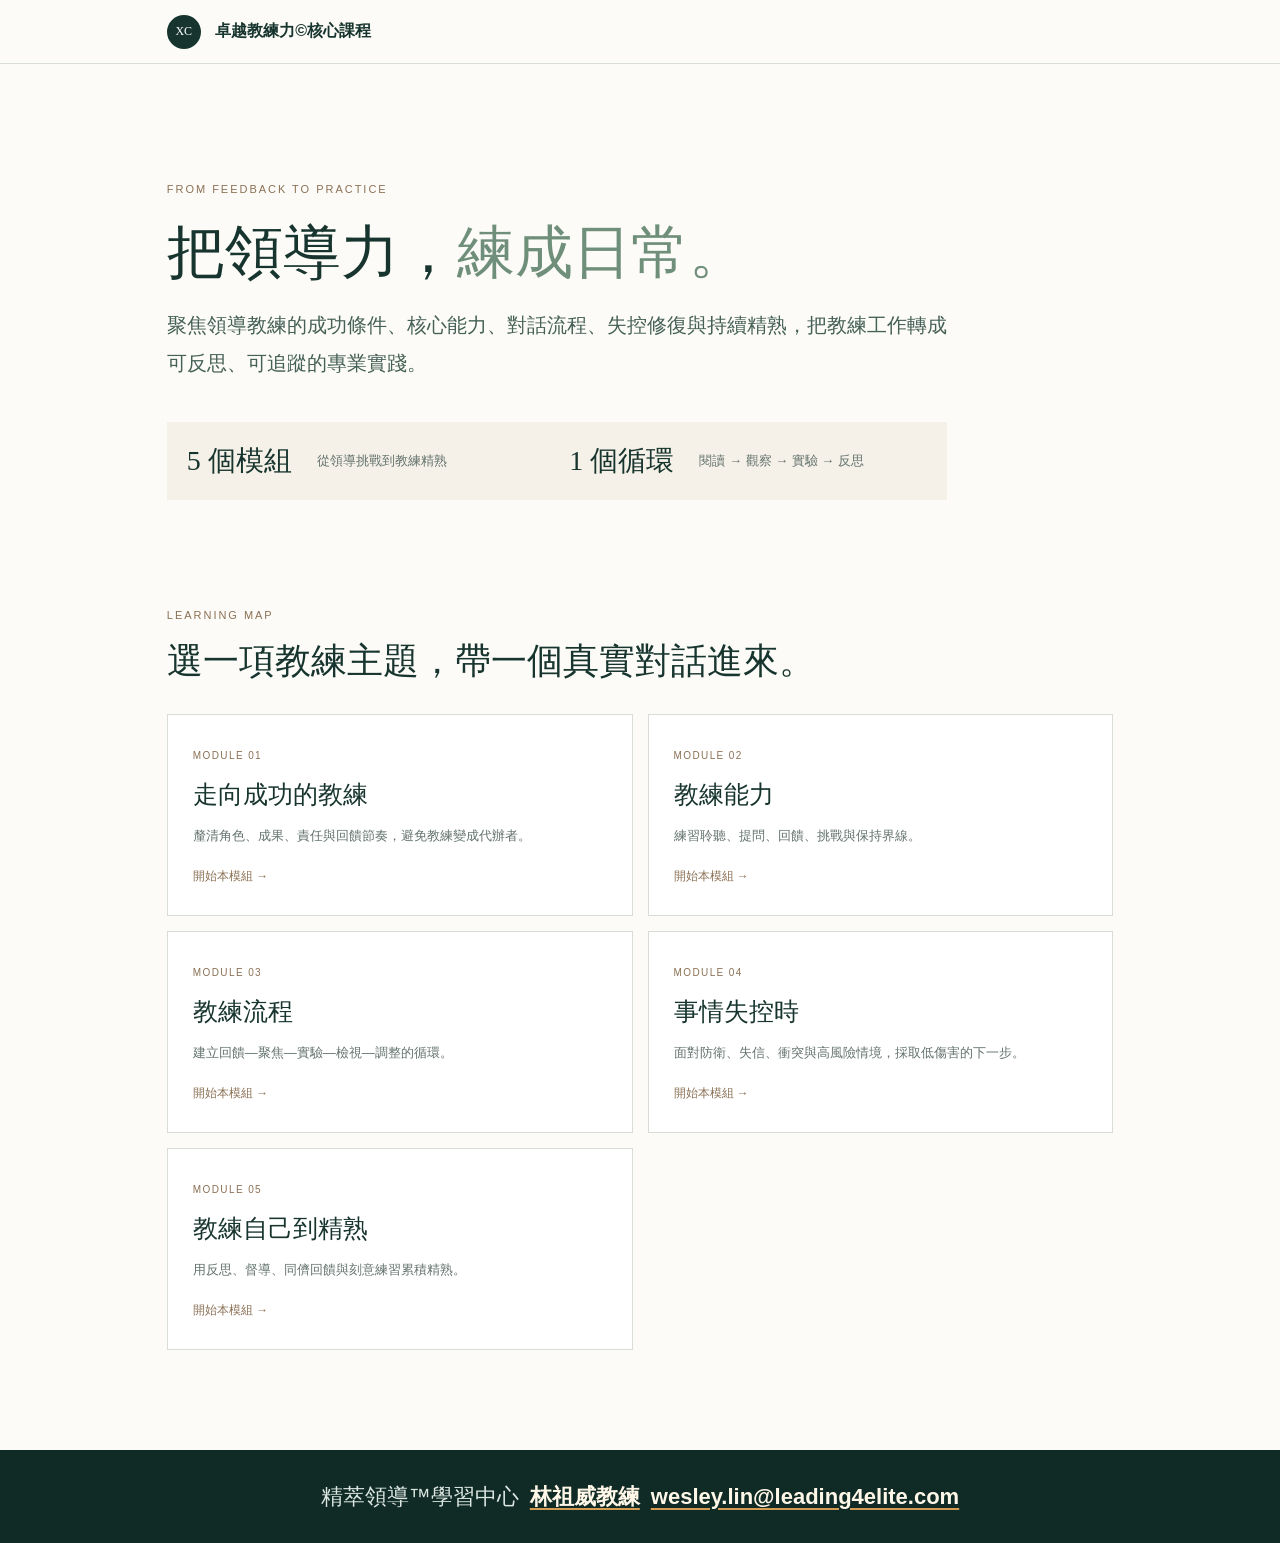
==== index.html @ 13453f41 "Publish Leadership Coaching Hub" ====
<!doctype html><html lang="zh-Hant"><head><meta charset="utf-8"><meta name="viewport" content="width=device-width,initial-scale=1"><title>卓越教練力©核心課程</title><style>:root{--ink:#17352e;--sage:#6f8f7b;--cream:#f5f1e8;--paper:#fcfbf7;--gold:#d49b52;--line:#d8ddd6;--muted:#64736d}*{box-sizing:border-box}body{margin:0;background:var(--paper);color:var(--ink);font-family:"Noto Sans TC",Arial,sans-serif;line-height:1.8}.top{height:64px;padding:0 6%;border-bottom:1px solid var(--line);display:flex;align-items:center}.brand{color:var(--ink);text-decoration:none;font-weight:700}.brand i{display:inline-grid;place-items:center;width:34px;height:34px;margin-right:10px;border-radius:50%;background:var(--ink);color:white;font:12px Georgia;font-style:normal}.home{max-width:1100px;margin:auto;padding:40px 6% 100px}.home-hero{padding:70px 0 100px;max-width:780px}.home-hero small,section>small{letter-spacing:.18em;color:#8b7155;font-size:11px}.home-hero h1{font:58px/1.12 Georgia;margin:18px 0}.home-hero em{color:var(--sage);font-weight:400;font-style:normal}.home-hero p{font:20px/1.9 Georgia;color:#456057}.journey{display:grid;grid-template-columns:auto 1fr auto 1fr;gap:12px 25px;margin-top:40px;padding:20px;background:var(--cream);align-items:center}.journey b{font:28px Georgia}.journey span{font-size:13px;color:var(--muted)}h2{font:36px Georgia;margin:8px 0 28px}.map{display:grid;grid-template-columns:repeat(2,1fr);gap:15px}.map-card{display:block;text-decoration:none;color:var(--ink);padding:25px;background:#fff;border:1px solid var(--line);transition:.2s}.map-card:hover,.map-card:focus-visible{transform:translateY(-3px);border-color:var(--gold);outline:2px solid var(--gold);outline-offset:2px}.map-card small{color:#8b7155;font-size:10px;letter-spacing:.14em}.map-card h3{font:25px Georgia;margin:10px 0}.map-card p{color:var(--muted);font-size:13px}.map-card span{font-size:12px;color:#8b7155}.home-note{margin-top:70px;border-top:1px solid var(--line);padding-top:35px;max-width:700px}.home-note p{color:var(--muted);font-size:14px}footer{padding:30px 6%;background:#102a25;color:white;font-size:12px}@media(max-width:700px){.home-hero h1{font-size:44px}.journey{grid-template-columns:1fr 2fr}.map{grid-template-columns:1fr}}</style><link rel="stylesheet" href="assets/site-shell.css"></head><body class="home-page"><div class="top"><a class="brand" href="index.html" aria-label="返回學習地圖"><i>XC</i> 卓越教練力©核心課程</a></div><main class="home"><section class="home-hero"><small>FROM FEEDBACK TO PRACTICE</small><h1>把領導力，<em>練成日常。</em></h1><p>聚焦領導教練的成功條件、核心能力、對話流程、失控修復與持續精熟，把教練工作轉成可反思、可追蹤的專業實踐。</p><div class="journey"><b>5 個模組</b><span>從領導挑戰到教練精熟</span><b>1 個循環</b><span>閱讀 → 觀察 → 實驗 → 反思</span></div></section><section><small>LEARNING MAP</small><h2>選一項教練主題，帶一個真實對話進來。</h2><div class="map"><a class="map-card" href="LPI_Coach_Chapter07.html"><small>MODULE 01</small><h3>走向成功的教練</h3><p>釐清角色、成果、責任與回饋節奏，避免教練變成代辦者。</p><span>開始本模組 →</span></a><a class="map-card" href="LPI_Coach_Chapter08.html"><small>MODULE 02</small><h3>教練能力</h3><p>練習聆聽、提問、回饋、挑戰與保持界線。</p><span>開始本模組 →</span></a><a class="map-card" href="LPI_Coach_Chapter09.html"><small>MODULE 03</small><h3>教練流程</h3><p>建立回饋—聚焦—實驗—檢視—調整的循環。</p><span>開始本模組 →</span></a><a class="map-card" href="LPI_Coach_Chapter10.html"><small>MODULE 04</small><h3>事情失控時</h3><p>面對防衛、失信、衝突與高風險情境，採取低傷害的下一步。</p><span>開始本模組 →</span></a><a class="map-card" href="LPI_Coach_Chapter11.html"><small>MODULE 05</small><h3>教練自己到精熟</h3><p>用反思、督導、同儕回饋與刻意練習累積精熟。</p><span>開始本模組 →</span></a></div></section></main><footer class="site-footer"><div class="site-footer__inner"><span>精萃領導™學習中心</span><a href="https://leading4elite.com/about_wesley/" target="_blank" rel="noopener noreferrer">林祖威教練</a><a href="https://mail.google.com/mail/?view=cm&fs=1&to=wesley.lin@leading4elite.com" target="_blank" rel="noopener noreferrer">wesley.lin@leading4elite.com</a></div></footer></body></html>
---- assets/site-shell.css ----
.home-page .top {
  padding-left: max(6%, calc((100% - 1100px)/2 + 6%));
  padding-right: max(6%, calc((100% - 1100px)/2 + 6%));
}

.chapter-page .top {
  padding-left: max(5%, calc((100% - 1220px)/2 + 25px));
  padding-right: max(5%, calc((100% - 1220px)/2 + 25px));
}

.site-footer {
  padding: 28px 5%;
  background: #102a25;
  color: #dce7e2;
  font: 22px/1.7 "Noto Sans TC", Arial, sans-serif;
}

.site-footer__inner {
  width: min(1100px, 100%);
  margin: 0 auto;
  display: flex;
  align-items: center;
  justify-content: center;
  flex-wrap: wrap;
  gap: 7px 11px;
}

.site-footer a {
  color: #fff8e9;
  font-weight: 700;
  text-decoration-color: #d49b52;
  text-underline-offset: 4px;
  overflow-wrap: anywhere;
}

.site-footer a:hover,
.site-footer a:focus-visible {
  color: #f1d9ad;
  outline: 2px solid #d49b52;
  outline-offset: 4px;
}

@media (max-width: 700px) {
  .home-page .top,
  .chapter-page .top {
    padding-left: 6%;
    padding-right: 6%;
  }

  .site-footer__inner {
    flex-direction: column;
    gap: 5px;
    text-align: center;
  }
}
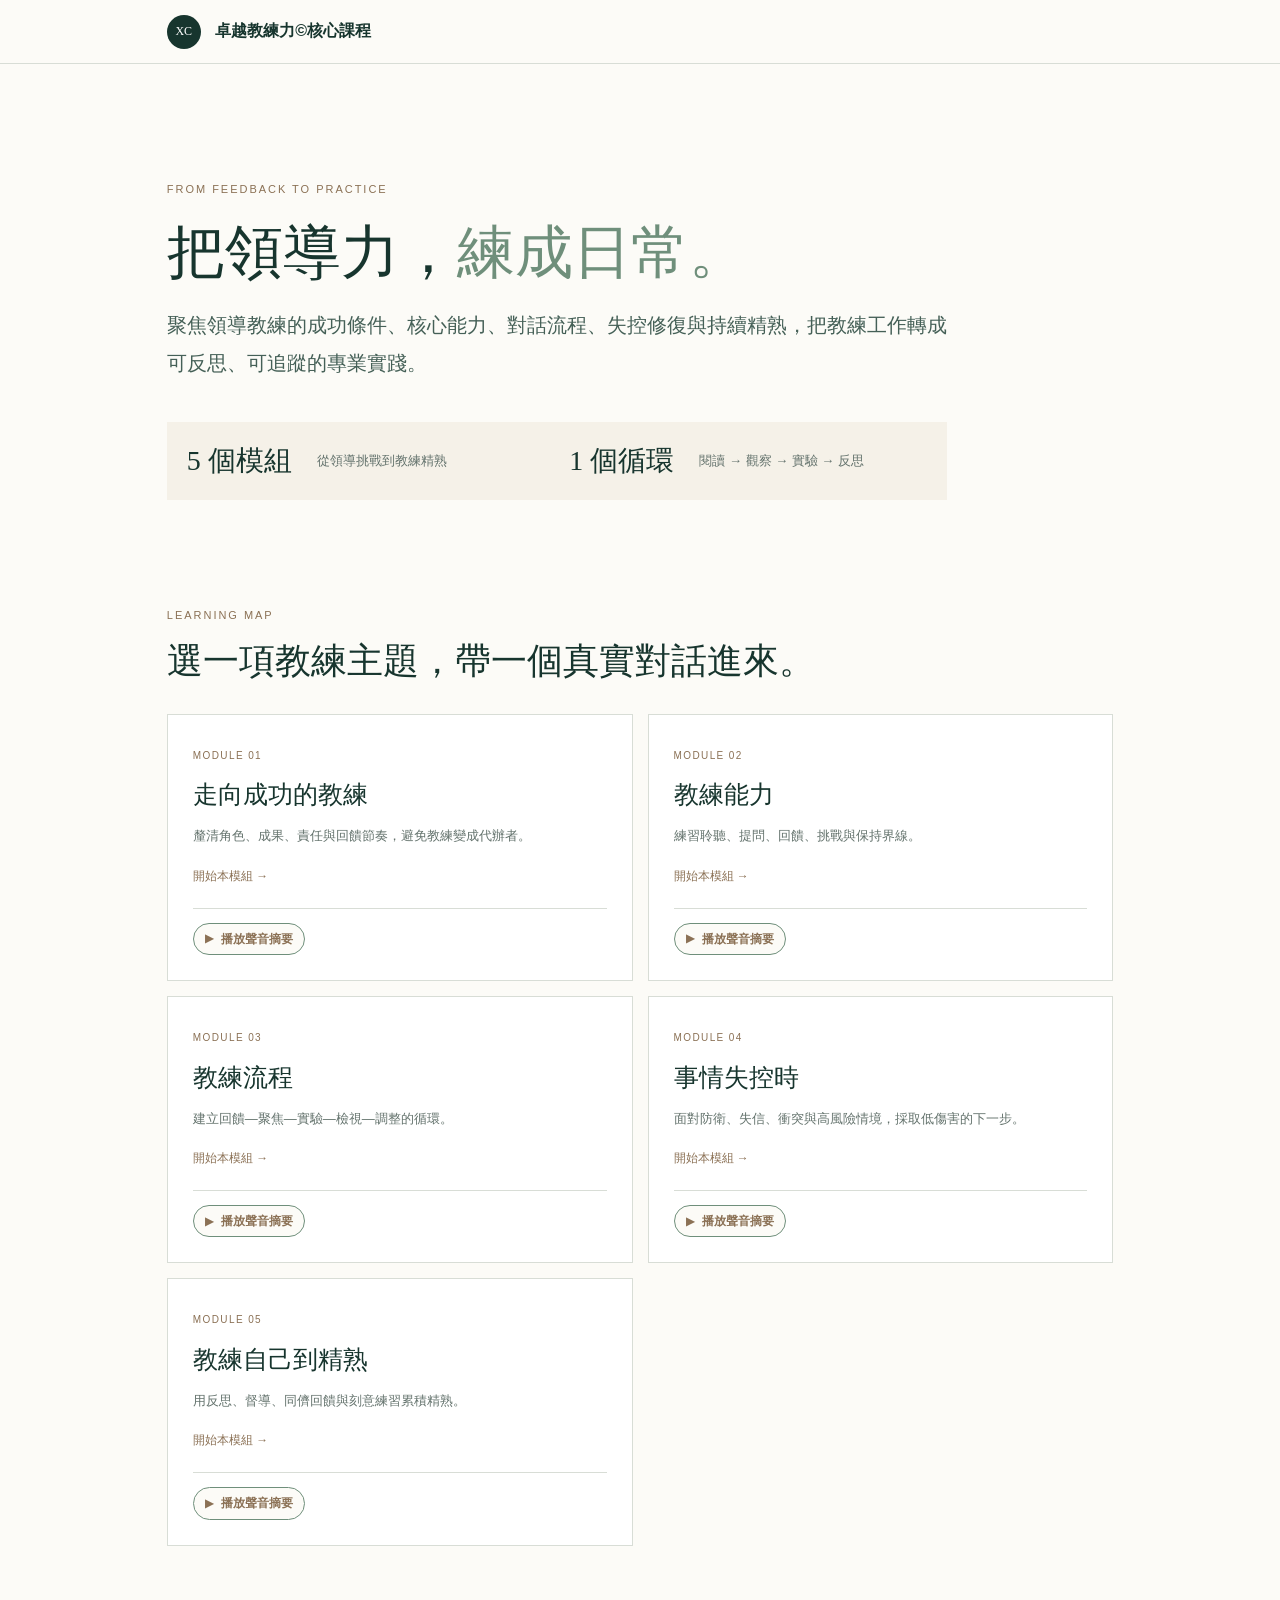
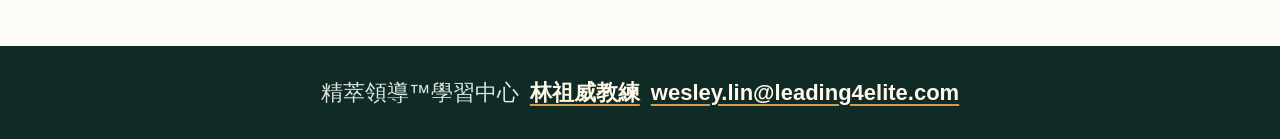
==== commit 828769ca: "Add module audio summaries to learning map" ====
--- a/index.html
+++ b/index.html
@@ -1 +1,25 @@
-<!doctype html><html lang="zh-Hant"><head><meta charset="utf-8"><meta name="viewport" content="width=device-width,initial-scale=1"><title>卓越教練力©核心課程</title><style>:root{--ink:#17352e;--sage:#6f8f7b;--cream:#f5f1e8;--paper:#fcfbf7;--gold:#d49b52;--line:#d8ddd6;--muted:#64736d}*{box-sizing:border-box}body{margin:0;background:var(--paper);color:var(--ink);font-family:"Noto Sans TC",Arial,sans-serif;line-height:1.8}.top{height:64px;padding:0 6%;border-bottom:1px solid var(--line);display:flex;align-items:center}.brand{color:var(--ink);text-decoration:none;font-weight:700}.brand i{display:inline-grid;place-items:center;width:34px;height:34px;margin-right:10px;border-radius:50%;background:var(--ink);color:white;font:12px Georgia;font-style:normal}.home{max-width:1100px;margin:auto;padding:40px 6% 100px}.home-hero{padding:70px 0 100px;max-width:780px}.home-hero small,section>small{letter-spacing:.18em;color:#8b7155;font-size:11px}.home-hero h1{font:58px/1.12 Georgia;margin:18px 0}.home-hero em{color:var(--sage);font-weight:400;font-style:normal}.home-hero p{font:20px/1.9 Georgia;color:#456057}.journey{display:grid;grid-template-columns:auto 1fr auto 1fr;gap:12px 25px;margin-top:40px;padding:20px;background:var(--cream);align-items:center}.journey b{font:28px Georgia}.journey span{font-size:13px;color:var(--muted)}h2{font:36px Georgia;margin:8px 0 28px}.map{display:grid;grid-template-columns:repeat(2,1fr);gap:15px}.map-card{display:block;text-decoration:none;color:var(--ink);padding:25px;background:#fff;border:1px solid var(--line);transition:.2s}.map-card:hover,.map-card:focus-visible{transform:translateY(-3px);border-color:var(--gold);outline:2px solid var(--gold);outline-offset:2px}.map-card small{color:#8b7155;font-size:10px;letter-spacing:.14em}.map-card h3{font:25px Georgia;margin:10px 0}.map-card p{color:var(--muted);font-size:13px}.map-card span{font-size:12px;color:#8b7155}.home-note{margin-top:70px;border-top:1px solid var(--line);padding-top:35px;max-width:700px}.home-note p{color:var(--muted);font-size:14px}footer{padding:30px 6%;background:#102a25;color:white;font-size:12px}@media(max-width:700px){.home-hero h1{font-size:44px}.journey{grid-template-columns:1fr 2fr}.map{grid-template-columns:1fr}}</style><link rel="stylesheet" href="assets/site-shell.css"></head><body class="home-page"><div class="top"><a class="brand" href="index.html" aria-label="返回學習地圖"><i>XC</i> 卓越教練力©核心課程</a></div><main class="home"><section class="home-hero"><small>FROM FEEDBACK TO PRACTICE</small><h1>把領導力，<em>練成日常。</em></h1><p>聚焦領導教練的成功條件、核心能力、對話流程、失控修復與持續精熟，把教練工作轉成可反思、可追蹤的專業實踐。</p><div class="journey"><b>5 個模組</b><span>從領導挑戰到教練精熟</span><b>1 個循環</b><span>閱讀 → 觀察 → 實驗 → 反思</span></div></section><section><small>LEARNING MAP</small><h2>選一項教練主題，帶一個真實對話進來。</h2><div class="map"><a class="map-card" href="LPI_Coach_Chapter07.html"><small>MODULE 01</small><h3>走向成功的教練</h3><p>釐清角色、成果、責任與回饋節奏，避免教練變成代辦者。</p><span>開始本模組 →</span></a><a class="map-card" href="LPI_Coach_Chapter08.html"><small>MODULE 02</small><h3>教練能力</h3><p>練習聆聽、提問、回饋、挑戰與保持界線。</p><span>開始本模組 →</span></a><a class="map-card" href="LPI_Coach_Chapter09.html"><small>MODULE 03</small><h3>教練流程</h3><p>建立回饋—聚焦—實驗—檢視—調整的循環。</p><span>開始本模組 →</span></a><a class="map-card" href="LPI_Coach_Chapter10.html"><small>MODULE 04</small><h3>事情失控時</h3><p>面對防衛、失信、衝突與高風險情境，採取低傷害的下一步。</p><span>開始本模組 →</span></a><a class="map-card" href="LPI_Coach_Chapter11.html"><small>MODULE 05</small><h3>教練自己到精熟</h3><p>用反思、督導、同儕回饋與刻意練習累積精熟。</p><span>開始本模組 →</span></a></div></section></main><footer class="site-footer"><div class="site-footer__inner"><span>精萃領導™學習中心</span><a href="https://leading4elite.com/about_wesley/" target="_blank" rel="noopener noreferrer">林祖威教練</a><a href="https://mail.google.com/mail/?view=cm&fs=1&to=wesley.lin@leading4elite.com" target="_blank" rel="noopener noreferrer">wesley.lin@leading4elite.com</a></div></footer></body></html>+<!doctype html><html lang="zh-Hant"><head><meta charset="utf-8"><meta name="viewport" content="width=device-width,initial-scale=1"><title>卓越教練力©核心課程</title><style>:root{--ink:#17352e;--sage:#6f8f7b;--cream:#f5f1e8;--paper:#fcfbf7;--gold:#d49b52;--line:#d8ddd6;--muted:#64736d}*{box-sizing:border-box}body{margin:0;background:var(--paper);color:var(--ink);font-family:"Noto Sans TC",Arial,sans-serif;line-height:1.8}.top{height:64px;padding:0 6%;border-bottom:1px solid var(--line);display:flex;align-items:center}.brand{color:var(--ink);text-decoration:none;font-weight:700}.brand i{display:inline-grid;place-items:center;width:34px;height:34px;margin-right:10px;border-radius:50%;background:var(--ink);color:white;font:12px Georgia;font-style:normal}.home{max-width:1100px;margin:auto;padding:40px 6% 100px}.home-hero{padding:70px 0 100px;max-width:780px}.home-hero small,section>small{letter-spacing:.18em;color:#8b7155;font-size:11px}.home-hero h1{font:58px/1.12 Georgia;margin:18px 0}.home-hero em{color:var(--sage);font-weight:400;font-style:normal}.home-hero p{font:20px/1.9 Georgia;color:#456057}.journey{display:grid;grid-template-columns:auto 1fr auto 1fr;gap:12px 25px;margin-top:40px;padding:20px;background:var(--cream);align-items:center}.journey b{font:28px Georgia}.journey span{font-size:13px;color:var(--muted)}h2{font:36px Georgia;margin:8px 0 28px}.map{display:grid;grid-template-columns:repeat(2,1fr);gap:15px}.map-card{display:block;text-decoration:none;color:var(--ink);padding:25px;background:#fff;border:1px solid var(--line);transition:.2s}.map-card:hover,.map-card:focus-visible{transform:translateY(-3px);border-color:var(--gold);outline:2px solid var(--gold);outline-offset:2px}.map-card small{color:#8b7155;font-size:10px;letter-spacing:.14em}.map-card h3{font:25px Georgia;margin:10px 0}.map-card p{color:var(--muted);font-size:13px}.map-card span{font-size:12px;color:#8b7155}.home-note{margin-top:70px;border-top:1px solid var(--line);padding-top:35px;max-width:700px}.home-note p{color:var(--muted);font-size:14px}footer{padding:30px 6%;background:#102a25;color:white;font-size:12px}@media(max-width:700px){.home-hero h1{font-size:44px}.journey{grid-template-columns:1fr 2fr}.map{grid-template-columns:1fr}}
+.module-audio{display:flex;align-items:center;gap:8px;margin-top:18px;padding-top:14px;border-top:1px solid var(--line)}
+.audio-toggle{display:inline-flex;align-items:center;gap:8px;padding:8px 11px;border:1px solid var(--sage);border-radius:999px;background:var(--paper);color:var(--ink);font:600 12px/1.2 "Noto Sans TC",Arial,sans-serif;cursor:pointer}
+.audio-toggle:hover,.audio-toggle:focus-visible{border-color:var(--gold);outline:2px solid var(--gold);outline-offset:2px}
+.audio-toggle[aria-pressed="true"]{background:var(--ink);color:white}
+.audio-toggle span[aria-hidden="true"]{font-size:11px}
+.module-audio audio{display:none}
+</style><link rel="stylesheet" href="assets/site-shell.css"></head><body class="home-page"><div class="top"><a class="brand" href="index.html" aria-label="返回學習地圖"><i>XC</i> 卓越教練力©核心課程</a></div><main class="home"><section class="home-hero"><small>FROM FEEDBACK TO PRACTICE</small><h1>把領導力，<em>練成日常。</em></h1><p>聚焦領導教練的成功條件、核心能力、對話流程、失控修復與持續精熟，把教練工作轉成可反思、可追蹤的專業實踐。</p><div class="journey"><b>5 個模組</b><span>從領導挑戰到教練精熟</span><b>1 個循環</b><span>閱讀 → 觀察 → 實驗 → 反思</span></div></section><section><small>LEARNING MAP</small><h2>選一項教練主題，帶一個真實對話進來。</h2><div class="map"><a class="map-card" href="LPI_Coach_Chapter07.html"><small>MODULE 01</small><h3>走向成功的教練</h3><p>釐清角色、成果、責任與回饋節奏，避免教練變成代辦者。</p><span>開始本模組 →</span><div class="module-audio"><button class="audio-toggle" type="button" data-audio="audio_summaries/module_01_summary.mp3" aria-label="播放本模組聲音摘要" aria-pressed="false"><span aria-hidden="true">▶</span><span class="audio-label">播放聲音摘要</span></button><audio preload="none" src="audio_summaries/module_01_summary.mp3"></audio></div></a><a class="map-card" href="LPI_Coach_Chapter08.html"><small>MODULE 02</small><h3>教練能力</h3><p>練習聆聽、提問、回饋、挑戰與保持界線。</p><span>開始本模組 →</span><div class="module-audio"><button class="audio-toggle" type="button" data-audio="audio_summaries/module_02_summary.mp3" aria-label="播放本模組聲音摘要" aria-pressed="false"><span aria-hidden="true">▶</span><span class="audio-label">播放聲音摘要</span></button><audio preload="none" src="audio_summaries/module_02_summary.mp3"></audio></div></a><a class="map-card" href="LPI_Coach_Chapter09.html"><small>MODULE 03</small><h3>教練流程</h3><p>建立回饋—聚焦—實驗—檢視—調整的循環。</p><span>開始本模組 →</span><div class="module-audio"><button class="audio-toggle" type="button" data-audio="audio_summaries/module_03_summary.mp3" aria-label="播放本模組聲音摘要" aria-pressed="false"><span aria-hidden="true">▶</span><span class="audio-label">播放聲音摘要</span></button><audio preload="none" src="audio_summaries/module_03_summary.mp3"></audio></div></a><a class="map-card" href="LPI_Coach_Chapter10.html"><small>MODULE 04</small><h3>事情失控時</h3><p>面對防衛、失信、衝突與高風險情境，採取低傷害的下一步。</p><span>開始本模組 →</span><div class="module-audio"><button class="audio-toggle" type="button" data-audio="audio_summaries/module_04_summary.mp3" aria-label="播放本模組聲音摘要" aria-pressed="false"><span aria-hidden="true">▶</span><span class="audio-label">播放聲音摘要</span></button><audio preload="none" src="audio_summaries/module_04_summary.mp3"></audio></div></a><a class="map-card" href="LPI_Coach_Chapter11.html"><small>MODULE 05</small><h3>教練自己到精熟</h3><p>用反思、督導、同儕回饋與刻意練習累積精熟。</p><span>開始本模組 →</span><div class="module-audio"><button class="audio-toggle" type="button" data-audio="audio_summaries/module_05_summary.mp3" aria-label="播放本模組聲音摘要" aria-pressed="false"><span aria-hidden="true">▶</span><span class="audio-label">播放聲音摘要</span></button><audio preload="none" src="audio_summaries/module_05_summary.mp3"></audio></div></a></div></section></main><footer class="site-footer"><div class="site-footer__inner"><span>精萃領導™學習中心</span><a href="https://leading4elite.com/about_wesley/" target="_blank" rel="noopener noreferrer">林祖威教練</a><a href="https://mail.google.com/mail/?view=cm&fs=1&to=wesley.lin@leading4elite.com" target="_blank" rel="noopener noreferrer">wesley.lin@leading4elite.com</a></div></footer>
+<script>
+document.querySelectorAll('.audio-toggle').forEach((button) => {
+  const audio = button.parentElement.querySelector('audio');
+  const icon = button.querySelector('[aria-hidden="true"]');
+  const label = button.querySelector('.audio-label');
+  button.addEventListener('click', async () => {
+    if (audio.paused) {
+      document.querySelectorAll('.module-audio audio').forEach((other) => { if (other !== audio) other.pause(); });
+      await audio.play();
+      icon.textContent = '⏸'; label.textContent = '暫停聲音摘要'; button.setAttribute('aria-pressed', 'true');
+    } else { audio.pause(); }
+  });
+  audio.addEventListener('pause', () => { icon.textContent = '▶'; label.textContent = '播放聲音摘要'; button.setAttribute('aria-pressed', 'false'); });
+  audio.addEventListener('ended', () => { icon.textContent = '▶'; label.textContent = '重新播放聲音摘要'; button.setAttribute('aria-pressed', 'false'); });
+});
+</script>
+</body></html>
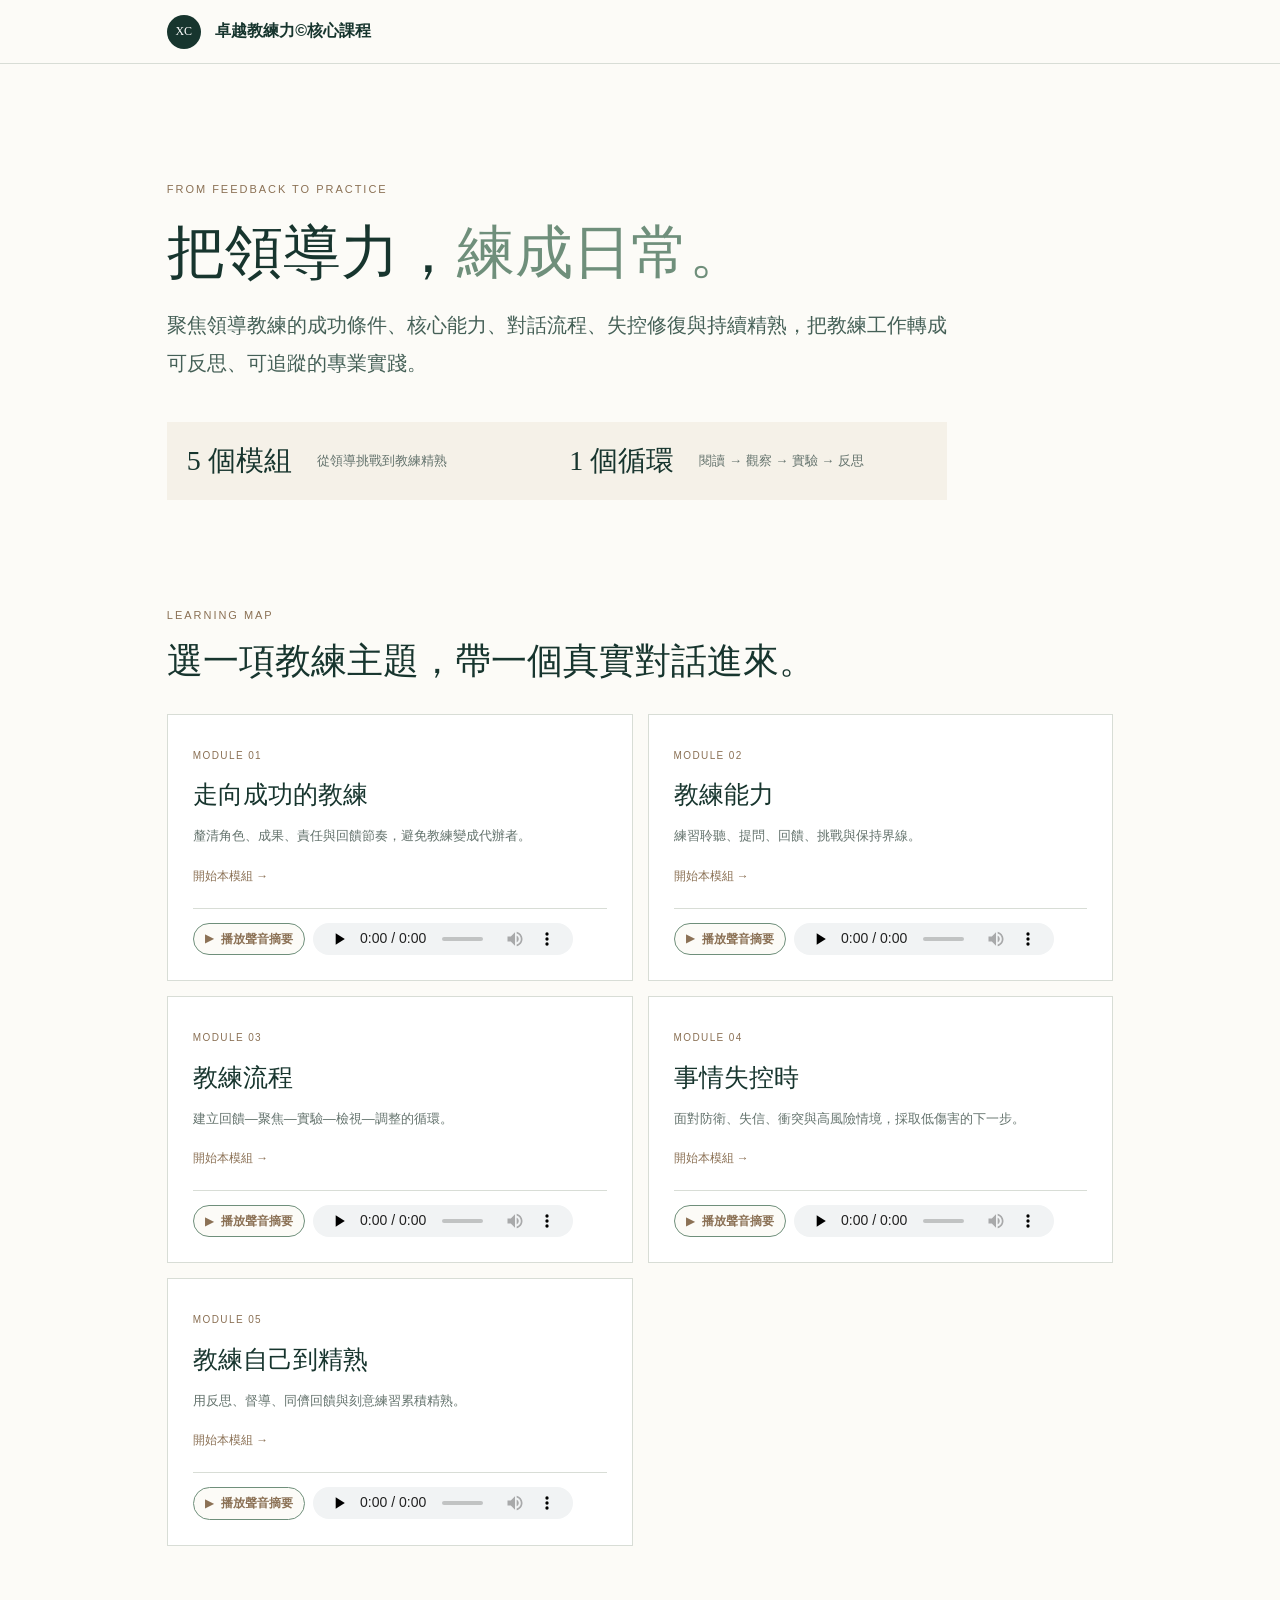
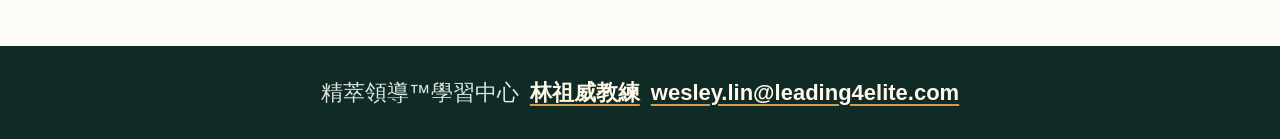
==== commit dbbbefee: "Expose native audio controls" ====
--- a/index.html
+++ b/index.html
@@ -5,13 +5,86 @@
 .audio-toggle[aria-pressed="true"]{background:var(--ink);color:white}
 .audio-toggle span[aria-hidden="true"]{font-size:11px}
 .module-audio audio{display:none}
-</style><link rel="stylesheet" href="assets/site-shell.css"></head><body class="home-page"><div class="top"><a class="brand" href="index.html" aria-label="返回學習地圖"><i>XC</i> 卓越教練力©核心課程</a></div><main class="home"><section class="home-hero"><small>FROM FEEDBACK TO PRACTICE</small><h1>把領導力，<em>練成日常。</em></h1><p>聚焦領導教練的成功條件、核心能力、對話流程、失控修復與持續精熟，把教練工作轉成可反思、可追蹤的專業實踐。</p><div class="journey"><b>5 個模組</b><span>從領導挑戰到教練精熟</span><b>1 個循環</b><span>閱讀 → 觀察 → 實驗 → 反思</span></div></section><section><small>LEARNING MAP</small><h2>選一項教練主題，帶一個真實對話進來。</h2><div class="map"><a class="map-card" href="LPI_Coach_Chapter07.html"><small>MODULE 01</small><h3>走向成功的教練</h3><p>釐清角色、成果、責任與回饋節奏，避免教練變成代辦者。</p><span>開始本模組 →</span><div class="module-audio"><button class="audio-toggle" type="button" data-audio="audio_summaries/module_01_summary.mp3" aria-label="播放本模組聲音摘要" aria-pressed="false"><span aria-hidden="true">▶</span><span class="audio-label">播放聲音摘要</span></button><audio preload="none" src="audio_summaries/module_01_summary.mp3"></audio></div></a><a class="map-card" href="LPI_Coach_Chapter08.html"><small>MODULE 02</small><h3>教練能力</h3><p>練習聆聽、提問、回饋、挑戰與保持界線。</p><span>開始本模組 →</span><div class="module-audio"><button class="audio-toggle" type="button" data-audio="audio_summaries/module_02_summary.mp3" aria-label="播放本模組聲音摘要" aria-pressed="false"><span aria-hidden="true">▶</span><span class="audio-label">播放聲音摘要</span></button><audio preload="none" src="audio_summaries/module_02_summary.mp3"></audio></div></a><a class="map-card" href="LPI_Coach_Chapter09.html"><small>MODULE 03</small><h3>教練流程</h3><p>建立回饋—聚焦—實驗—檢視—調整的循環。</p><span>開始本模組 →</span><div class="module-audio"><button class="audio-toggle" type="button" data-audio="audio_summaries/module_03_summary.mp3" aria-label="播放本模組聲音摘要" aria-pressed="false"><span aria-hidden="true">▶</span><span class="audio-label">播放聲音摘要</span></button><audio preload="none" src="audio_summaries/module_03_summary.mp3"></audio></div></a><a class="map-card" href="LPI_Coach_Chapter10.html"><small>MODULE 04</small><h3>事情失控時</h3><p>面對防衛、失信、衝突與高風險情境，採取低傷害的下一步。</p><span>開始本模組 →</span><div class="module-audio"><button class="audio-toggle" type="button" data-audio="audio_summaries/module_04_summary.mp3" aria-label="播放本模組聲音摘要" aria-pressed="false"><span aria-hidden="true">▶</span><span class="audio-label">播放聲音摘要</span></button><audio preload="none" src="audio_summaries/module_04_summary.mp3"></audio></div></a><a class="map-card" href="LPI_Coach_Chapter11.html"><small>MODULE 05</small><h3>教練自己到精熟</h3><p>用反思、督導、同儕回饋與刻意練習累積精熟。</p><span>開始本模組 →</span><div class="module-audio"><button class="audio-toggle" type="button" data-audio="audio_summaries/module_05_summary.mp3" aria-label="播放本模組聲音摘要" aria-pressed="false"><span aria-hidden="true">▶</span><span class="audio-label">播放聲音摘要</span></button><audio preload="none" src="audio_summaries/module_05_summary.mp3"></audio></div></a></div></section></main><footer class="site-footer"><div class="site-footer__inner"><span>精萃領導™學習中心</span><a href="https://leading4elite.com/about_wesley/" target="_blank" rel="noopener noreferrer">林祖威教練</a><a href="https://mail.google.com/mail/?view=cm&fs=1&to=wesley.lin@leading4elite.com" target="_blank" rel="noopener noreferrer">wesley.lin@leading4elite.com</a></div></footer>
+
+.module-audio{display:flex;align-items:center;gap:8px;margin-top:18px;padding-top:14px;border-top:1px solid var(--line)}
+.audio-toggle{display:inline-flex;align-items:center;gap:8px;padding:8px 11px;border:1px solid var(--sage);border-radius:999px;background:var(--paper);color:var(--ink);font:600 12px/1.2 "Noto Sans TC",Arial,sans-serif;cursor:pointer}
+.audio-toggle:hover,.audio-toggle:focus-visible{border-color:var(--gold);outline:2px solid var(--gold);outline-offset:2px}
+.audio-toggle[aria-pressed="true"]{background:var(--ink);color:white}
+.audio-toggle span[aria-hidden="true"]{font-size:11px}
+.module-audio audio{display:none}
+
+.module-audio{display:flex;align-items:center;gap:8px;margin-top:18px;padding-top:14px;border-top:1px solid var(--line)}
+.audio-toggle{display:inline-flex;align-items:center;gap:8px;padding:8px 11px;border:1px solid var(--sage);border-radius:999px;background:var(--paper);color:var(--ink);font:600 12px/1.2 "Noto Sans TC",Arial,sans-serif;cursor:pointer}
+.audio-toggle:hover,.audio-toggle:focus-visible{border-color:var(--gold);outline:2px solid var(--gold);outline-offset:2px}
+.audio-toggle[aria-pressed="true"]{background:var(--ink);color:white}
+.audio-toggle span[aria-hidden="true"]{font-size:11px}
+.module-audio audio{display:none}
+
+.module-audio{display:flex;align-items:center;gap:8px;margin-top:18px;padding-top:14px;border-top:1px solid var(--line)}
+.audio-toggle{display:inline-flex;align-items:center;gap:8px;padding:8px 11px;border:1px solid var(--sage);border-radius:999px;background:var(--paper);color:var(--ink);font:600 12px/1.2 "Noto Sans TC",Arial,sans-serif;cursor:pointer}
+.audio-toggle:hover,.audio-toggle:focus-visible{border-color:var(--gold);outline:2px solid var(--gold);outline-offset:2px}
+.audio-toggle[aria-pressed="true"]{background:var(--ink);color:white}
+.audio-toggle span[aria-hidden="true"]{font-size:11px}
+.module-audio audio{display:none}
+
+.module-audio{display:flex;align-items:center;gap:8px;margin-top:18px;padding-top:14px;border-top:1px solid var(--line)}
+.audio-toggle{display:inline-flex;align-items:center;gap:8px;padding:8px 11px;border:1px solid var(--sage);border-radius:999px;background:var(--paper);color:var(--ink);font:600 12px/1.2 "Noto Sans TC",Arial,sans-serif;cursor:pointer}
+.audio-toggle:hover,.audio-toggle:focus-visible{border-color:var(--gold);outline:2px solid var(--gold);outline-offset:2px}
+.audio-toggle[aria-pressed="true"]{background:var(--ink);color:white}
+.audio-toggle span[aria-hidden="true"]{font-size:11px}
+.module-audio audio{display:none}
+
+.module-audio{display:flex;align-items:center;gap:8px;margin-top:18px;padding-top:14px;border-top:1px solid var(--line)}
+.audio-toggle{display:inline-flex;align-items:center;gap:8px;padding:8px 11px;border:1px solid var(--sage);border-radius:999px;background:var(--paper);color:var(--ink);font:600 12px/1.2 "Noto Sans TC",Arial,sans-serif;cursor:pointer}
+.audio-toggle:hover,.audio-toggle:focus-visible{border-color:var(--gold);outline:2px solid var(--gold);outline-offset:2px}
+.audio-toggle[aria-pressed="true"]{background:var(--ink);color:white}
+.audio-toggle span[aria-hidden="true"]{font-size:11px}
+.module-audio audio{display:none}
+
+.module-audio{display:flex;align-items:center;gap:8px;margin-top:18px;padding-top:14px;border-top:1px solid var(--line)}
+.audio-toggle{display:inline-flex;align-items:center;gap:8px;padding:8px 11px;border:1px solid var(--sage);border-radius:999px;background:var(--paper);color:var(--ink);font:600 12px/1.2 "Noto Sans TC",Arial,sans-serif;cursor:pointer}
+.audio-toggle:hover,.audio-toggle:focus-visible{border-color:var(--gold);outline:2px solid var(--gold);outline-offset:2px}
+.audio-toggle[aria-pressed="true"]{background:var(--ink);color:white}
+.audio-toggle span[aria-hidden="true"]{font-size:11px}
+.module-audio audio{display:block;width:100%;max-width:260px;height:32px}
+</style><link rel="stylesheet" href="assets/site-shell.css"></head><body class="home-page"><div class="top"><a class="brand" href="index.html" aria-label="返回學習地圖"><i>XC</i> 卓越教練力©核心課程</a></div><main class="home"><section class="home-hero"><small>FROM FEEDBACK TO PRACTICE</small><h1>把領導力，<em>練成日常。</em></h1><p>聚焦領導教練的成功條件、核心能力、對話流程、失控修復與持續精熟，把教練工作轉成可反思、可追蹤的專業實踐。</p><div class="journey"><b>5 個模組</b><span>從領導挑戰到教練精熟</span><b>1 個循環</b><span>閱讀 → 觀察 → 實驗 → 反思</span></div></section><section><small>LEARNING MAP</small><h2>選一項教練主題，帶一個真實對話進來。</h2><div class="map"><a class="map-card" href="LPI_Coach_Chapter07.html"><small>MODULE 01</small><h3>走向成功的教練</h3><p>釐清角色、成果、責任與回饋節奏，避免教練變成代辦者。</p><span>開始本模組 →</span><div class="module-audio"><button class="audio-toggle" type="button" data-audio="audio_summaries/module_01_summary.mp3" aria-label="播放本模組聲音摘要" aria-pressed="false"><span aria-hidden="true">▶</span><span class="audio-label">播放聲音摘要</span></button><audio controls preload="none" src="audio_summaries/module_01_summary.mp3"></audio></div></a><a class="map-card" href="LPI_Coach_Chapter08.html"><small>MODULE 02</small><h3>教練能力</h3><p>練習聆聽、提問、回饋、挑戰與保持界線。</p><span>開始本模組 →</span><div class="module-audio"><button class="audio-toggle" type="button" data-audio="audio_summaries/module_02_summary.mp3" aria-label="播放本模組聲音摘要" aria-pressed="false"><span aria-hidden="true">▶</span><span class="audio-label">播放聲音摘要</span></button><audio controls preload="none" src="audio_summaries/module_02_summary.mp3"></audio></div></a><a class="map-card" href="LPI_Coach_Chapter09.html"><small>MODULE 03</small><h3>教練流程</h3><p>建立回饋—聚焦—實驗—檢視—調整的循環。</p><span>開始本模組 →</span><div class="module-audio"><button class="audio-toggle" type="button" data-audio="audio_summaries/module_03_summary.mp3" aria-label="播放本模組聲音摘要" aria-pressed="false"><span aria-hidden="true">▶</span><span class="audio-label">播放聲音摘要</span></button><audio controls preload="none" src="audio_summaries/module_03_summary.mp3"></audio></div></a><a class="map-card" href="LPI_Coach_Chapter10.html"><small>MODULE 04</small><h3>事情失控時</h3><p>面對防衛、失信、衝突與高風險情境，採取低傷害的下一步。</p><span>開始本模組 →</span><div class="module-audio"><button class="audio-toggle" type="button" data-audio="audio_summaries/module_04_summary.mp3" aria-label="播放本模組聲音摘要" aria-pressed="false"><span aria-hidden="true">▶</span><span class="audio-label">播放聲音摘要</span></button><audio controls preload="none" src="audio_summaries/module_04_summary.mp3"></audio></div></a><a class="map-card" href="LPI_Coach_Chapter11.html"><small>MODULE 05</small><h3>教練自己到精熟</h3><p>用反思、督導、同儕回饋與刻意練習累積精熟。</p><span>開始本模組 →</span><div class="module-audio"><button class="audio-toggle" type="button" data-audio="audio_summaries/module_05_summary.mp3" aria-label="播放本模組聲音摘要" aria-pressed="false"><span aria-hidden="true">▶</span><span class="audio-label">播放聲音摘要</span></button><audio controls preload="none" src="audio_summaries/module_05_summary.mp3"></audio></div></a></div></section></main><footer class="site-footer"><div class="site-footer__inner"><span>精萃領導™學習中心</span><a href="https://leading4elite.com/about_wesley/" target="_blank" rel="noopener noreferrer">林祖威教練</a><a href="https://mail.google.com/mail/?view=cm&fs=1&to=wesley.lin@leading4elite.com" target="_blank" rel="noopener noreferrer">wesley.lin@leading4elite.com</a></div></footer>
+
+
+
+
+
+
+
+
+
+
 <script>
 document.querySelectorAll('.audio-toggle').forEach((button) => {
   const audio = button.parentElement.querySelector('audio');
   const icon = button.querySelector('[aria-hidden="true"]');
   const label = button.querySelector('.audio-label');
-  button.addEventListener('click', async () => {
+  button.addEventListener('click', async (event) => {
+    event.preventDefault();
+    event.stopPropagation();
+    if (audio.paused) {
+      document.querySelectorAll('.module-audio audio').forEach((other) => { if (other !== audio) other.pause(); });
+      await audio.play();
+      icon.textContent = '⏸'; label.textContent = '暫停聲音摘要'; button.setAttribute('aria-pressed', 'true');
+    } else { audio.pause(); }
+  });
+  audio.addEventListener('pause', () => { icon.textContent = '▶'; label.textContent = '播放聲音摘要'; button.setAttribute('aria-pressed', 'false'); });
+  audio.addEventListener('ended', () => { icon.textContent = '▶'; label.textContent = '重新播放聲音摘要'; button.setAttribute('aria-pressed', 'false'); });
+});
+</script>
+
+<script>
+document.querySelectorAll('.audio-toggle').forEach((button) => {
+  const audio = button.parentElement.querySelector('audio');
+  const icon = button.querySelector('[aria-hidden="true"]');
+  const label = button.querySelector('.audio-label');
+  button.addEventListener('click', async (event) => {
+    event.preventDefault();
+    event.stopPropagation();
     if (audio.paused) {
       document.querySelectorAll('.module-audio audio').forEach((other) => { if (other !== audio) other.pause(); });
       await audio.play();
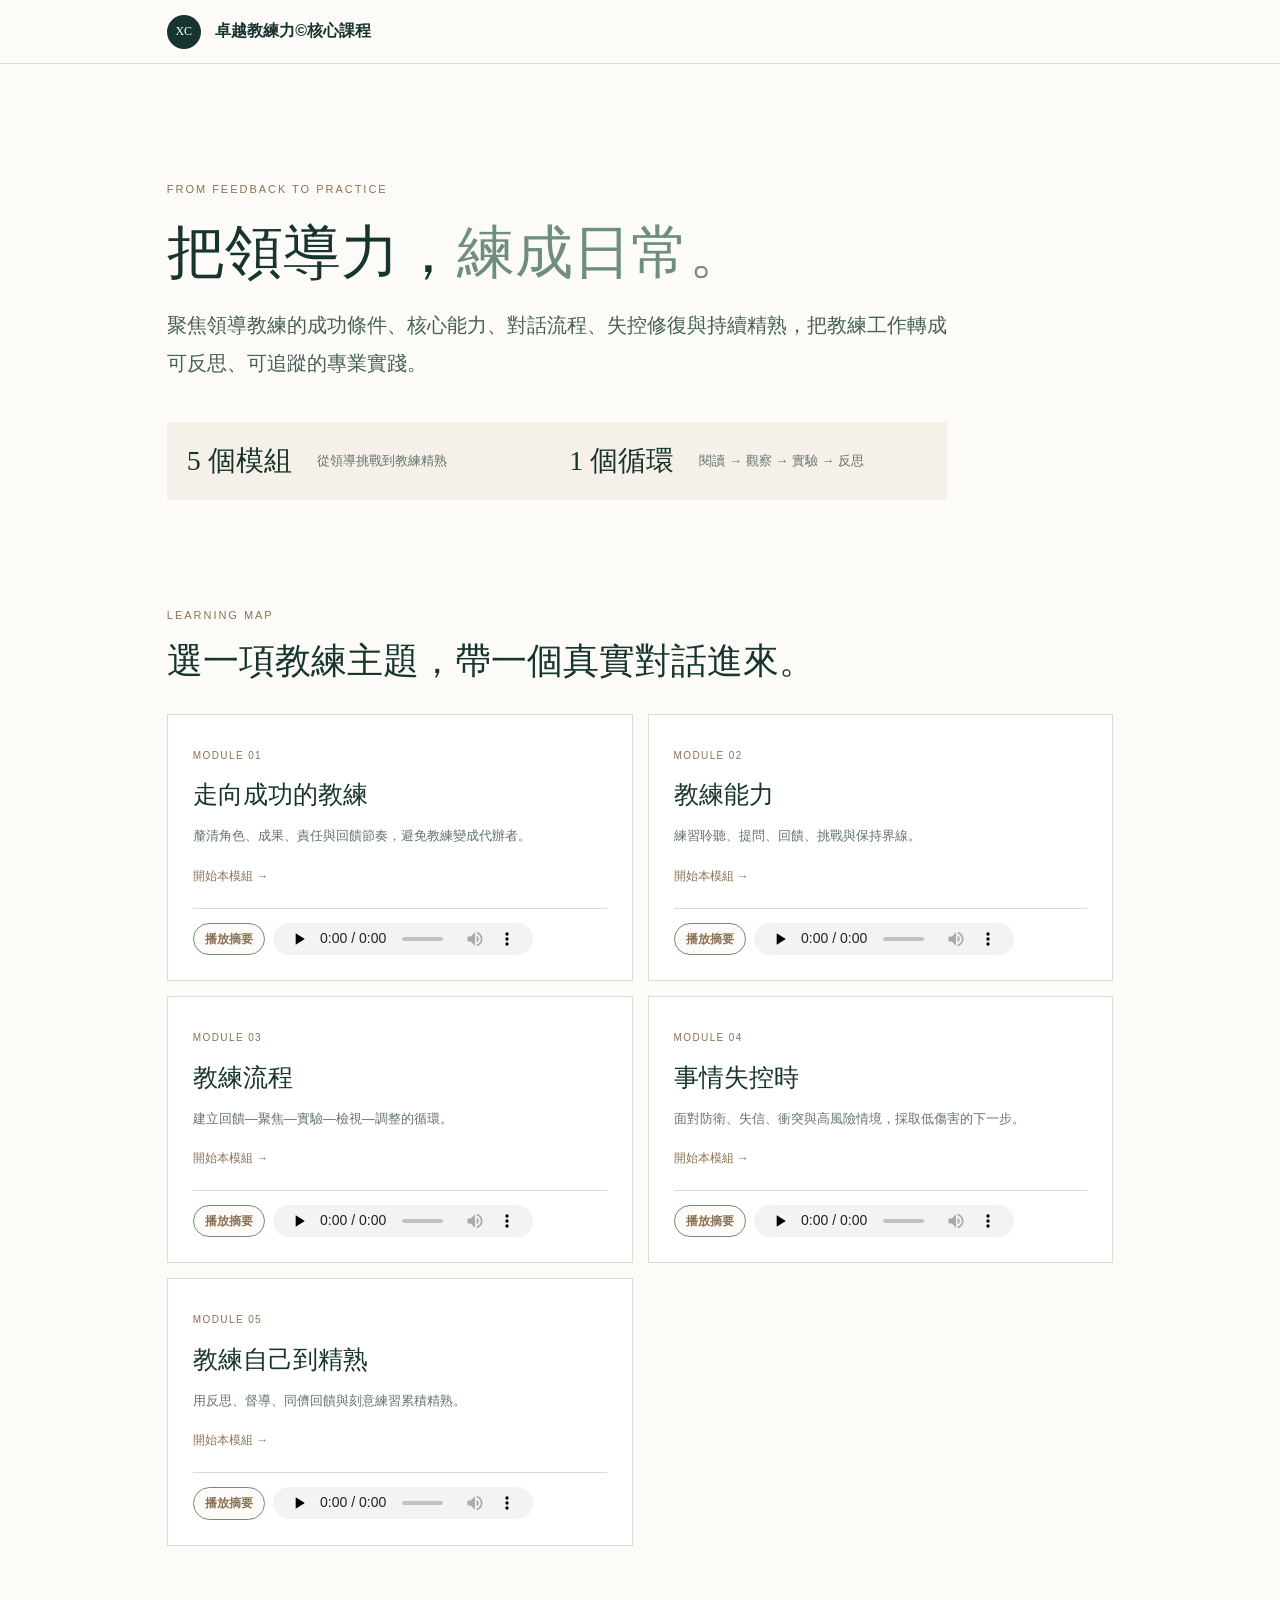
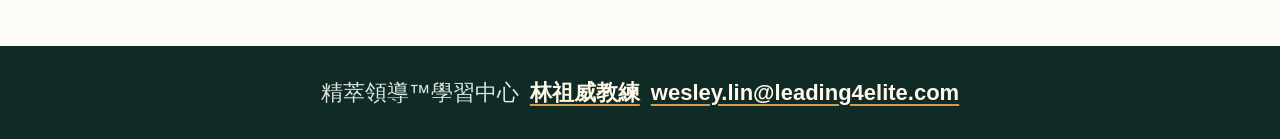
==== commit 270fd9c8: "Simplify audio summary button label" ====
--- a/index.html
+++ b/index.html
@@ -47,7 +47,15 @@
 .audio-toggle[aria-pressed="true"]{background:var(--ink);color:white}
 .audio-toggle span[aria-hidden="true"]{font-size:11px}
 .module-audio audio{display:block;width:100%;max-width:260px;height:32px}
-</style><link rel="stylesheet" href="assets/site-shell.css"></head><body class="home-page"><div class="top"><a class="brand" href="index.html" aria-label="返回學習地圖"><i>XC</i> 卓越教練力©核心課程</a></div><main class="home"><section class="home-hero"><small>FROM FEEDBACK TO PRACTICE</small><h1>把領導力，<em>練成日常。</em></h1><p>聚焦領導教練的成功條件、核心能力、對話流程、失控修復與持續精熟，把教練工作轉成可反思、可追蹤的專業實踐。</p><div class="journey"><b>5 個模組</b><span>從領導挑戰到教練精熟</span><b>1 個循環</b><span>閱讀 → 觀察 → 實驗 → 反思</span></div></section><section><small>LEARNING MAP</small><h2>選一項教練主題，帶一個真實對話進來。</h2><div class="map"><a class="map-card" href="LPI_Coach_Chapter07.html"><small>MODULE 01</small><h3>走向成功的教練</h3><p>釐清角色、成果、責任與回饋節奏，避免教練變成代辦者。</p><span>開始本模組 →</span><div class="module-audio"><button class="audio-toggle" type="button" data-audio="audio_summaries/module_01_summary.mp3" aria-label="播放本模組聲音摘要" aria-pressed="false"><span aria-hidden="true">▶</span><span class="audio-label">播放聲音摘要</span></button><audio controls preload="none" src="audio_summaries/module_01_summary.mp3"></audio></div></a><a class="map-card" href="LPI_Coach_Chapter08.html"><small>MODULE 02</small><h3>教練能力</h3><p>練習聆聽、提問、回饋、挑戰與保持界線。</p><span>開始本模組 →</span><div class="module-audio"><button class="audio-toggle" type="button" data-audio="audio_summaries/module_02_summary.mp3" aria-label="播放本模組聲音摘要" aria-pressed="false"><span aria-hidden="true">▶</span><span class="audio-label">播放聲音摘要</span></button><audio controls preload="none" src="audio_summaries/module_02_summary.mp3"></audio></div></a><a class="map-card" href="LPI_Coach_Chapter09.html"><small>MODULE 03</small><h3>教練流程</h3><p>建立回饋—聚焦—實驗—檢視—調整的循環。</p><span>開始本模組 →</span><div class="module-audio"><button class="audio-toggle" type="button" data-audio="audio_summaries/module_03_summary.mp3" aria-label="播放本模組聲音摘要" aria-pressed="false"><span aria-hidden="true">▶</span><span class="audio-label">播放聲音摘要</span></button><audio controls preload="none" src="audio_summaries/module_03_summary.mp3"></audio></div></a><a class="map-card" href="LPI_Coach_Chapter10.html"><small>MODULE 04</small><h3>事情失控時</h3><p>面對防衛、失信、衝突與高風險情境，採取低傷害的下一步。</p><span>開始本模組 →</span><div class="module-audio"><button class="audio-toggle" type="button" data-audio="audio_summaries/module_04_summary.mp3" aria-label="播放本模組聲音摘要" aria-pressed="false"><span aria-hidden="true">▶</span><span class="audio-label">播放聲音摘要</span></button><audio controls preload="none" src="audio_summaries/module_04_summary.mp3"></audio></div></a><a class="map-card" href="LPI_Coach_Chapter11.html"><small>MODULE 05</small><h3>教練自己到精熟</h3><p>用反思、督導、同儕回饋與刻意練習累積精熟。</p><span>開始本模組 →</span><div class="module-audio"><button class="audio-toggle" type="button" data-audio="audio_summaries/module_05_summary.mp3" aria-label="播放本模組聲音摘要" aria-pressed="false"><span aria-hidden="true">▶</span><span class="audio-label">播放聲音摘要</span></button><audio controls preload="none" src="audio_summaries/module_05_summary.mp3"></audio></div></a></div></section></main><footer class="site-footer"><div class="site-footer__inner"><span>精萃領導™學習中心</span><a href="https://leading4elite.com/about_wesley/" target="_blank" rel="noopener noreferrer">林祖威教練</a><a href="https://mail.google.com/mail/?view=cm&fs=1&to=wesley.lin@leading4elite.com" target="_blank" rel="noopener noreferrer">wesley.lin@leading4elite.com</a></div></footer>
+
+.module-audio{display:flex;align-items:center;gap:8px;margin-top:18px;padding-top:14px;border-top:1px solid var(--line)}
+.audio-toggle{display:inline-flex;align-items:center;gap:8px;padding:8px 11px;border:1px solid var(--sage);border-radius:999px;background:var(--paper);color:var(--ink);font:600 12px/1.2 "Noto Sans TC",Arial,sans-serif;cursor:pointer}
+.audio-toggle:hover,.audio-toggle:focus-visible{border-color:var(--gold);outline:2px solid var(--gold);outline-offset:2px}
+.audio-toggle[aria-pressed="true"]{background:var(--ink);color:white}
+.module-audio audio{display:block;width:100%;max-width:260px;height:32px}
+</style><link rel="stylesheet" href="assets/site-shell.css"></head><body class="home-page"><div class="top"><a class="brand" href="index.html" aria-label="返回學習地圖"><i>XC</i> 卓越教練力©核心課程</a></div><main class="home"><section class="home-hero"><small>FROM FEEDBACK TO PRACTICE</small><h1>把領導力，<em>練成日常。</em></h1><p>聚焦領導教練的成功條件、核心能力、對話流程、失控修復與持續精熟，把教練工作轉成可反思、可追蹤的專業實踐。</p><div class="journey"><b>5 個模組</b><span>從領導挑戰到教練精熟</span><b>1 個循環</b><span>閱讀 → 觀察 → 實驗 → 反思</span></div></section><section><small>LEARNING MAP</small><h2>選一項教練主題，帶一個真實對話進來。</h2><div class="map"><a class="map-card" href="LPI_Coach_Chapter07.html"><small>MODULE 01</small><h3>走向成功的教練</h3><p>釐清角色、成果、責任與回饋節奏，避免教練變成代辦者。</p><span>開始本模組 →</span><div class="module-audio"><button class="audio-toggle" type="button" data-audio="audio_summaries/module_01_summary.mp3" aria-label="播放本模組摘要" aria-pressed="false"><span class="audio-label">播放摘要</span></button><audio controls preload="none" src="audio_summaries/module_01_summary.mp3"></audio></div></a><a class="map-card" href="LPI_Coach_Chapter08.html"><small>MODULE 02</small><h3>教練能力</h3><p>練習聆聽、提問、回饋、挑戰與保持界線。</p><span>開始本模組 →</span><div class="module-audio"><button class="audio-toggle" type="button" data-audio="audio_summaries/module_02_summary.mp3" aria-label="播放本模組摘要" aria-pressed="false"><span class="audio-label">播放摘要</span></button><audio controls preload="none" src="audio_summaries/module_02_summary.mp3"></audio></div></a><a class="map-card" href="LPI_Coach_Chapter09.html"><small>MODULE 03</small><h3>教練流程</h3><p>建立回饋—聚焦—實驗—檢視—調整的循環。</p><span>開始本模組 →</span><div class="module-audio"><button class="audio-toggle" type="button" data-audio="audio_summaries/module_03_summary.mp3" aria-label="播放本模組摘要" aria-pressed="false"><span class="audio-label">播放摘要</span></button><audio controls preload="none" src="audio_summaries/module_03_summary.mp3"></audio></div></a><a class="map-card" href="LPI_Coach_Chapter10.html"><small>MODULE 04</small><h3>事情失控時</h3><p>面對防衛、失信、衝突與高風險情境，採取低傷害的下一步。</p><span>開始本模組 →</span><div class="module-audio"><button class="audio-toggle" type="button" data-audio="audio_summaries/module_04_summary.mp3" aria-label="播放本模組摘要" aria-pressed="false"><span class="audio-label">播放摘要</span></button><audio controls preload="none" src="audio_summaries/module_04_summary.mp3"></audio></div></a><a class="map-card" href="LPI_Coach_Chapter11.html"><small>MODULE 05</small><h3>教練自己到精熟</h3><p>用反思、督導、同儕回饋與刻意練習累積精熟。</p><span>開始本模組 →</span><div class="module-audio"><button class="audio-toggle" type="button" data-audio="audio_summaries/module_05_summary.mp3" aria-label="播放本模組摘要" aria-pressed="false"><span class="audio-label">播放摘要</span></button><audio controls preload="none" src="audio_summaries/module_05_summary.mp3"></audio></div></a></div></section></main><footer class="site-footer"><div class="site-footer__inner"><span>精萃領導™學習中心</span><a href="https://leading4elite.com/about_wesley/" target="_blank" rel="noopener noreferrer">林祖威教練</a><a href="https://mail.google.com/mail/?view=cm&fs=1&to=wesley.lin@leading4elite.com" target="_blank" rel="noopener noreferrer">wesley.lin@leading4elite.com</a></div></footer>
+
+
 
 
 
@@ -80,7 +88,6 @@
 <script>
 document.querySelectorAll('.audio-toggle').forEach((button) => {
   const audio = button.parentElement.querySelector('audio');
-  const icon = button.querySelector('[aria-hidden="true"]');
   const label = button.querySelector('.audio-label');
   button.addEventListener('click', async (event) => {
     event.preventDefault();
@@ -88,11 +95,11 @@
     if (audio.paused) {
       document.querySelectorAll('.module-audio audio').forEach((other) => { if (other !== audio) other.pause(); });
       await audio.play();
-      icon.textContent = '⏸'; label.textContent = '暫停聲音摘要'; button.setAttribute('aria-pressed', 'true');
+      label.textContent = '暫停摘要'; button.setAttribute('aria-pressed', 'true');
     } else { audio.pause(); }
   });
-  audio.addEventListener('pause', () => { icon.textContent = '▶'; label.textContent = '播放聲音摘要'; button.setAttribute('aria-pressed', 'false'); });
-  audio.addEventListener('ended', () => { icon.textContent = '▶'; label.textContent = '重新播放聲音摘要'; button.setAttribute('aria-pressed', 'false'); });
+  audio.addEventListener('pause', () => { label.textContent = '播放摘要'; button.setAttribute('aria-pressed', 'false'); });
+  audio.addEventListener('ended', () => { label.textContent = '重新播放摘要'; button.setAttribute('aria-pressed', 'false'); });
 });
 </script>
 </body></html>
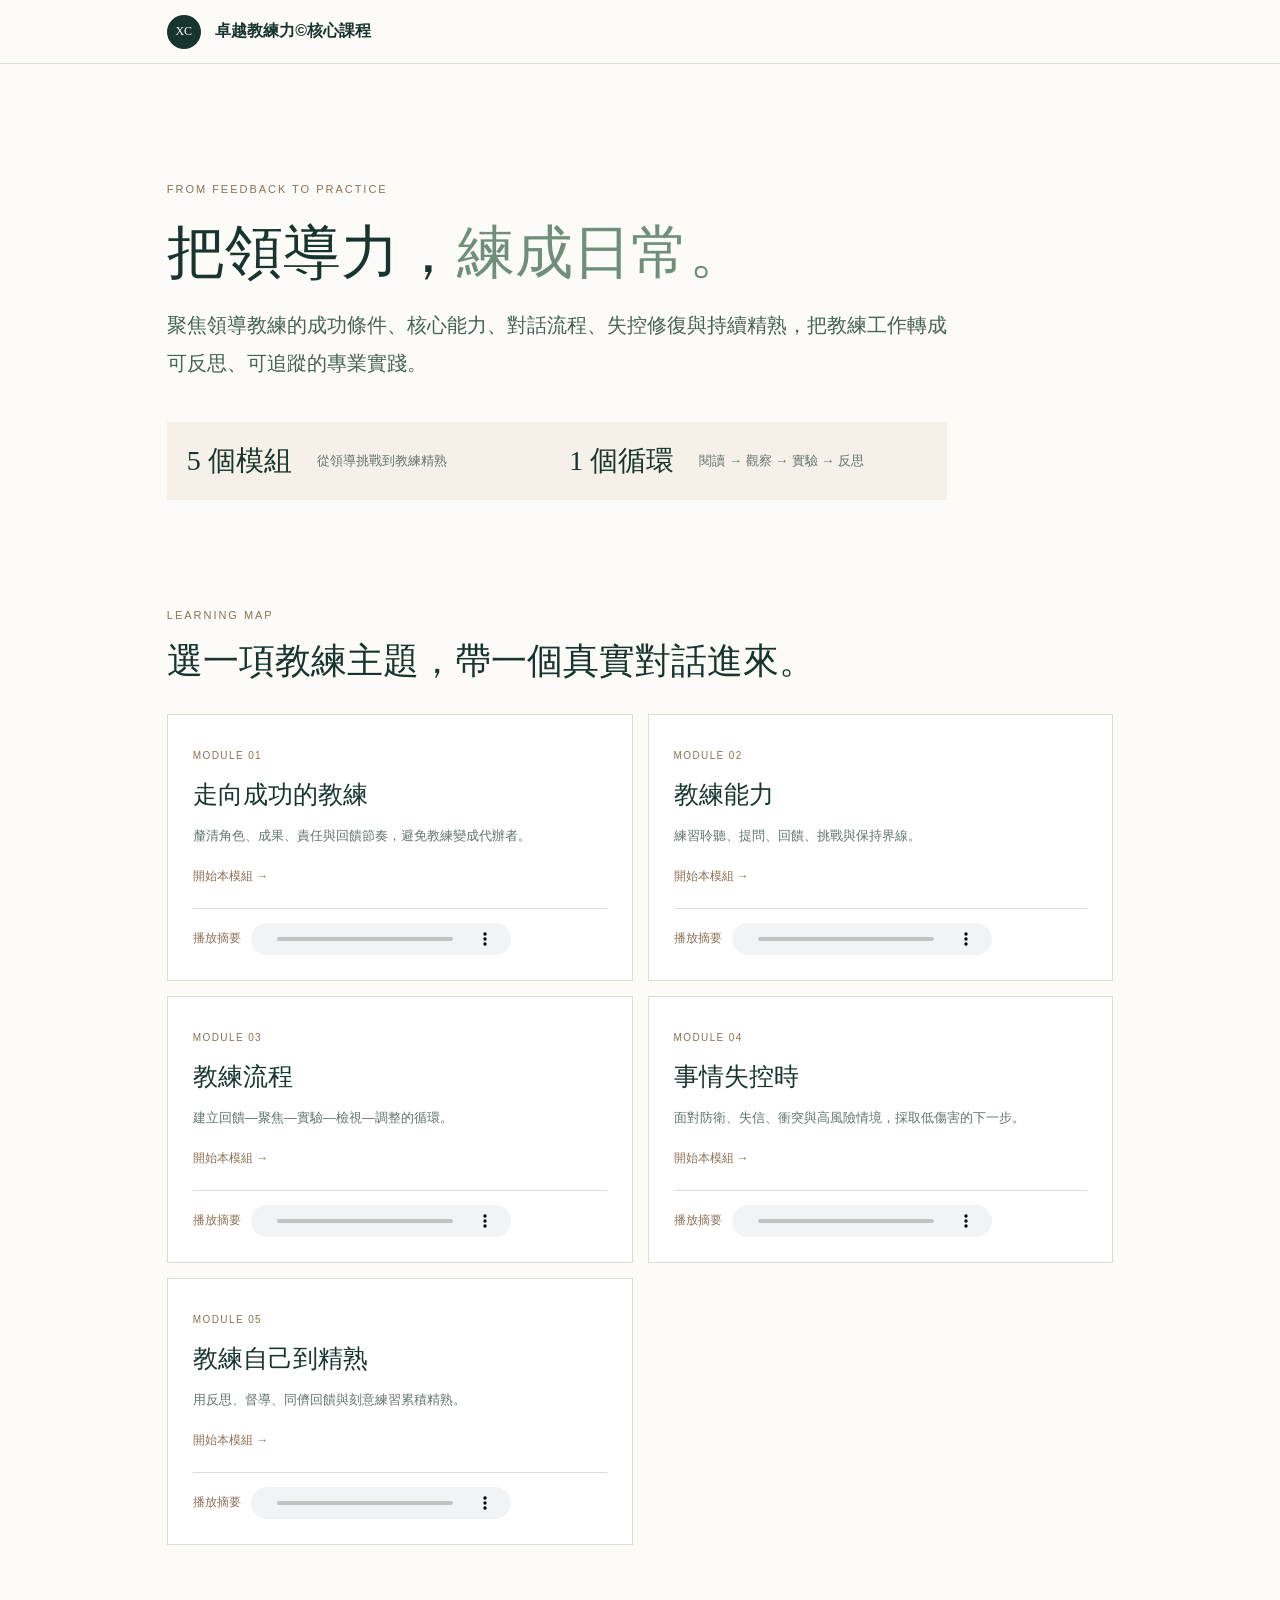
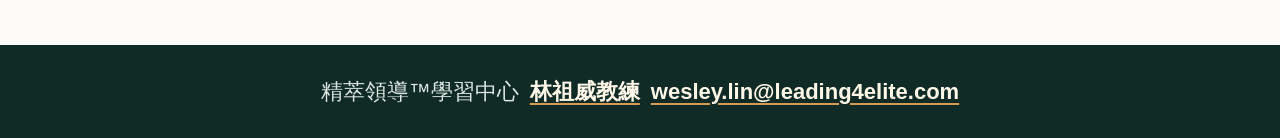
==== commit 93af1418: "Separate audio controls from module links" ====
--- a/index.html
+++ b/index.html
@@ -53,7 +53,22 @@
 .audio-toggle:hover,.audio-toggle:focus-visible{border-color:var(--gold);outline:2px solid var(--gold);outline-offset:2px}
 .audio-toggle[aria-pressed="true"]{background:var(--ink);color:white}
 .module-audio audio{display:block;width:100%;max-width:260px;height:32px}
-</style><link rel="stylesheet" href="assets/site-shell.css"></head><body class="home-page"><div class="top"><a class="brand" href="index.html" aria-label="返回學習地圖"><i>XC</i> 卓越教練力©核心課程</a></div><main class="home"><section class="home-hero"><small>FROM FEEDBACK TO PRACTICE</small><h1>把領導力，<em>練成日常。</em></h1><p>聚焦領導教練的成功條件、核心能力、對話流程、失控修復與持續精熟，把教練工作轉成可反思、可追蹤的專業實踐。</p><div class="journey"><b>5 個模組</b><span>從領導挑戰到教練精熟</span><b>1 個循環</b><span>閱讀 → 觀察 → 實驗 → 反思</span></div></section><section><small>LEARNING MAP</small><h2>選一項教練主題，帶一個真實對話進來。</h2><div class="map"><a class="map-card" href="LPI_Coach_Chapter07.html"><small>MODULE 01</small><h3>走向成功的教練</h3><p>釐清角色、成果、責任與回饋節奏，避免教練變成代辦者。</p><span>開始本模組 →</span><div class="module-audio"><button class="audio-toggle" type="button" data-audio="audio_summaries/module_01_summary.mp3" aria-label="播放本模組摘要" aria-pressed="false"><span class="audio-label">播放摘要</span></button><audio controls preload="none" src="audio_summaries/module_01_summary.mp3"></audio></div></a><a class="map-card" href="LPI_Coach_Chapter08.html"><small>MODULE 02</small><h3>教練能力</h3><p>練習聆聽、提問、回饋、挑戰與保持界線。</p><span>開始本模組 →</span><div class="module-audio"><button class="audio-toggle" type="button" data-audio="audio_summaries/module_02_summary.mp3" aria-label="播放本模組摘要" aria-pressed="false"><span class="audio-label">播放摘要</span></button><audio controls preload="none" src="audio_summaries/module_02_summary.mp3"></audio></div></a><a class="map-card" href="LPI_Coach_Chapter09.html"><small>MODULE 03</small><h3>教練流程</h3><p>建立回饋—聚焦—實驗—檢視—調整的循環。</p><span>開始本模組 →</span><div class="module-audio"><button class="audio-toggle" type="button" data-audio="audio_summaries/module_03_summary.mp3" aria-label="播放本模組摘要" aria-pressed="false"><span class="audio-label">播放摘要</span></button><audio controls preload="none" src="audio_summaries/module_03_summary.mp3"></audio></div></a><a class="map-card" href="LPI_Coach_Chapter10.html"><small>MODULE 04</small><h3>事情失控時</h3><p>面對防衛、失信、衝突與高風險情境，採取低傷害的下一步。</p><span>開始本模組 →</span><div class="module-audio"><button class="audio-toggle" type="button" data-audio="audio_summaries/module_04_summary.mp3" aria-label="播放本模組摘要" aria-pressed="false"><span class="audio-label">播放摘要</span></button><audio controls preload="none" src="audio_summaries/module_04_summary.mp3"></audio></div></a><a class="map-card" href="LPI_Coach_Chapter11.html"><small>MODULE 05</small><h3>教練自己到精熟</h3><p>用反思、督導、同儕回饋與刻意練習累積精熟。</p><span>開始本模組 →</span><div class="module-audio"><button class="audio-toggle" type="button" data-audio="audio_summaries/module_05_summary.mp3" aria-label="播放本模組摘要" aria-pressed="false"><span class="audio-label">播放摘要</span></button><audio controls preload="none" src="audio_summaries/module_05_summary.mp3"></audio></div></a></div></section></main><footer class="site-footer"><div class="site-footer__inner"><span>精萃領導™學習中心</span><a href="https://leading4elite.com/about_wesley/" target="_blank" rel="noopener noreferrer">林祖威教練</a><a href="https://mail.google.com/mail/?view=cm&fs=1&to=wesley.lin@leading4elite.com" target="_blank" rel="noopener noreferrer">wesley.lin@leading4elite.com</a></div></footer>
+
+.module-audio{display:flex;align-items:center;gap:8px;margin-top:18px;padding-top:14px;border-top:1px solid var(--line)}
+.audio-toggle{display:inline-flex;align-items:center;gap:8px;padding:8px 11px;border:1px solid var(--sage);border-radius:999px;background:var(--paper);color:var(--ink);font:600 12px/1.2 "Noto Sans TC",Arial,sans-serif;cursor:pointer}
+.audio-toggle:hover,.audio-toggle:focus-visible{border-color:var(--gold);outline:2px solid var(--gold);outline-offset:2px}
+.audio-toggle[aria-pressed="true"]{background:var(--ink);color:white}
+.module-audio audio{display:block;width:100%;max-width:260px;height:32px}
+
+.module-audio{display:flex;align-items:center;gap:8px;margin-top:18px;padding-top:14px;border-top:1px solid var(--line)}
+.map-card-link{display:block;color:var(--ink);text-decoration:none}
+.map-card-link:hover,.map-card-link:focus-visible{color:var(--ink)}
+.module-audio{display:flex;align-items:center;gap:10px;margin-top:18px;padding-top:14px;border-top:1px solid var(--line)}
+.audio-label{color:var(--muted);font-size:12px;white-space:nowrap}
+.module-audio audio{display:block;width:100%;max-width:260px;height:32px}
+</style><link rel="stylesheet" href="assets/site-shell.css"></head><body class="home-page"><div class="top"><a class="brand" href="index.html" aria-label="返回學習地圖"><i>XC</i> 卓越教練力©核心課程</a></div><main class="home"><section class="home-hero"><small>FROM FEEDBACK TO PRACTICE</small><h1>把領導力，<em>練成日常。</em></h1><p>聚焦領導教練的成功條件、核心能力、對話流程、失控修復與持續精熟，把教練工作轉成可反思、可追蹤的專業實踐。</p><div class="journey"><b>5 個模組</b><span>從領導挑戰到教練精熟</span><b>1 個循環</b><span>閱讀 → 觀察 → 實驗 → 反思</span></div></section><section><small>LEARNING MAP</small><h2>選一項教練主題，帶一個真實對話進來。</h2><div class="map"><div class="map-card"><a class="map-card-link" href="LPI_Coach_Chapter07.html"><small>MODULE 01</small><h3>走向成功的教練</h3><p>釐清角色、成果、責任與回饋節奏，避免教練變成代辦者。</p><span>開始本模組 →</span></a><div class="module-audio"><span class="audio-label">播放摘要</span><audio controls preload="none" aria-label="播放本模組摘要" src="audio_summaries/module_01_summary.mp3"></audio></div></div><div class="map-card"><a class="map-card-link" href="LPI_Coach_Chapter08.html"><small>MODULE 02</small><h3>教練能力</h3><p>練習聆聽、提問、回饋、挑戰與保持界線。</p><span>開始本模組 →</span></a><div class="module-audio"><span class="audio-label">播放摘要</span><audio controls preload="none" aria-label="播放本模組摘要" src="audio_summaries/module_02_summary.mp3"></audio></div></div><div class="map-card"><a class="map-card-link" href="LPI_Coach_Chapter09.html"><small>MODULE 03</small><h3>教練流程</h3><p>建立回饋—聚焦—實驗—檢視—調整的循環。</p><span>開始本模組 →</span></a><div class="module-audio"><span class="audio-label">播放摘要</span><audio controls preload="none" aria-label="播放本模組摘要" src="audio_summaries/module_03_summary.mp3"></audio></div></div><div class="map-card"><a class="map-card-link" href="LPI_Coach_Chapter10.html"><small>MODULE 04</small><h3>事情失控時</h3><p>面對防衛、失信、衝突與高風險情境，採取低傷害的下一步。</p><span>開始本模組 →</span></a><div class="module-audio"><span class="audio-label">播放摘要</span><audio controls preload="none" aria-label="播放本模組摘要" src="audio_summaries/module_04_summary.mp3"></audio></div></div><div class="map-card"><a class="map-card-link" href="LPI_Coach_Chapter11.html"><small>MODULE 05</small><h3>教練自己到精熟</h3><p>用反思、督導、同儕回饋與刻意練習累積精熟。</p><span>開始本模組 →</span></a><div class="module-audio"><span class="audio-label">播放摘要</span><audio controls preload="none" aria-label="播放本模組摘要" src="audio_summaries/module_05_summary.mp3"></audio></div></div></div></section></main><footer class="site-footer"><div class="site-footer__inner"><span>精萃領導™學習中心</span><a href="https://leading4elite.com/about_wesley/" target="_blank" rel="noopener noreferrer">林祖威教練</a><a href="https://mail.google.com/mail/?view=cm&fs=1&to=wesley.lin@leading4elite.com" target="_blank" rel="noopener noreferrer">wesley.lin@leading4elite.com</a></div></footer>
+
+
 
 
 
@@ -69,7 +84,6 @@
 <script>
 document.querySelectorAll('.audio-toggle').forEach((button) => {
   const audio = button.parentElement.querySelector('audio');
-  const icon = button.querySelector('[aria-hidden="true"]');
   const label = button.querySelector('.audio-label');
   button.addEventListener('click', async (event) => {
     event.preventDefault();
@@ -77,11 +91,11 @@
     if (audio.paused) {
       document.querySelectorAll('.module-audio audio').forEach((other) => { if (other !== audio) other.pause(); });
       await audio.play();
-      icon.textContent = '⏸'; label.textContent = '暫停聲音摘要'; button.setAttribute('aria-pressed', 'true');
+      label.textContent = '暫停摘要'; button.setAttribute('aria-pressed', 'true');
     } else { audio.pause(); }
   });
-  audio.addEventListener('pause', () => { icon.textContent = '▶'; label.textContent = '播放聲音摘要'; button.setAttribute('aria-pressed', 'false'); });
-  audio.addEventListener('ended', () => { icon.textContent = '▶'; label.textContent = '重新播放聲音摘要'; button.setAttribute('aria-pressed', 'false'); });
+  audio.addEventListener('pause', () => { label.textContent = '播放摘要'; button.setAttribute('aria-pressed', 'false'); });
+  audio.addEventListener('ended', () => { label.textContent = '重新播放摘要'; button.setAttribute('aria-pressed', 'false'); });
 });
 </script>
 
@@ -101,5 +115,18 @@
   audio.addEventListener('pause', () => { label.textContent = '播放摘要'; button.setAttribute('aria-pressed', 'false'); });
   audio.addEventListener('ended', () => { label.textContent = '重新播放摘要'; button.setAttribute('aria-pressed', 'false'); });
 });
+document.querySelectorAll('.module-audio audio').forEach((audio) => {
+  audio.addEventListener('play', () => {
+    document.querySelectorAll('.module-audio audio').forEach((other) => { if (other !== audio) other.pause(); });
+  });
+});
+</script>
+
+<script>
+document.querySelectorAll('.module-audio audio').forEach((audio) => {
+  audio.addEventListener('play', () => {
+    document.querySelectorAll('.module-audio audio').forEach((other) => { if (other !== audio) other.pause(); });
+  });
+});
 </script>
 </body></html>
